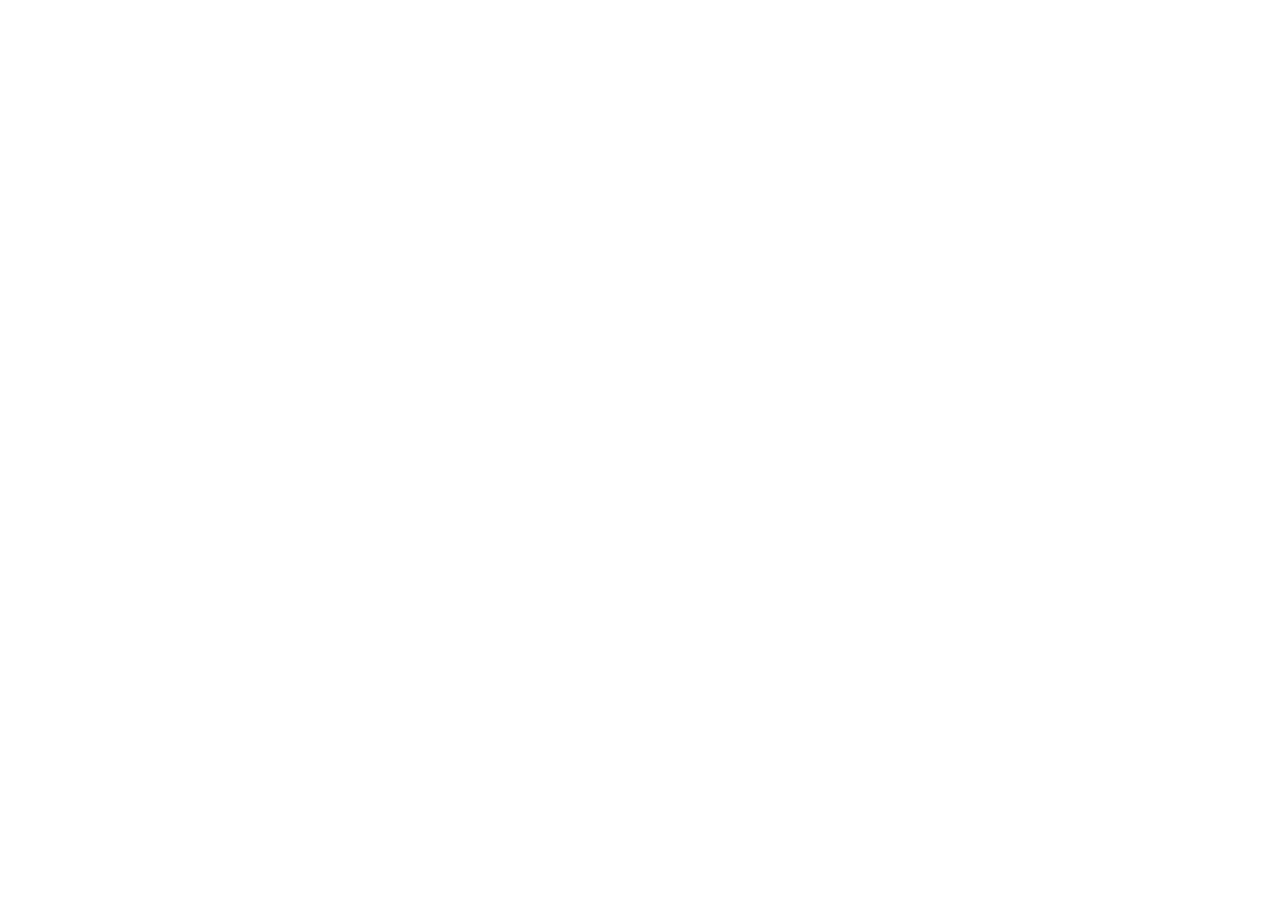
==== index.html @ e5cf4717 "Add files via upload" ====
<!DOCTYPE html>
<html lang="en">
<head>
  <meta charset="UTF-8">
  <meta name="viewport" content="width=device-width, initial-scale=1, viewport-fit=cover">
  <style>html.i18n-loading body{visibility:hidden}</style>
<script>
(function(){var d=document.documentElement,l='fa';
try{l=localStorage.getItem('site-lang')||'fa'}catch(e){}
d.lang=l;d.dir=l==='fa'?'rtl':'ltr';d.classList.add('i18n-loading');
setTimeout(function(){d.classList.remove('i18n-loading')},1500);})();
</script>
  <title>Kimia Gallery — Coffee House in Tehran</title>
  <meta name="description" content="Kimia Gallery is a coffee house in Tehran serving fresh coffee, sandwiches, cakes and drinks in a calm, art-filled space.">
  <meta name="theme-color" content="#0c0d12">
  <meta name="author" content="Kimia Gallery">
  <link rel="icon" href="imgs/logo/favicon.ico" sizes="any">
  <link rel="apple-touch-icon" href="imgs/logo/apple-touch-icon.png">
  <link rel="preload" as="image" href="imgs/gallery-hero.png" fetchpriority="high">

  <link rel="preconnect" href="https://fonts.googleapis.com">
  <link rel="preconnect" href="https://fonts.gstatic.com" crossorigin>
  <link href="https://fonts.googleapis.com/css2?family=Instrument+Serif:ital@1&family=Fraunces:opsz,wght@9..144,300..600&family=Karla:wght@300;400;500;600&family=Vazirmatn:wght@300;400;500;600&display=swap" rel="stylesheet">
  <link rel="stylesheet" href="css/index.css">
</head>
<body>

  <!-- Soft glowing background shapes (the glass blurs these) -->
  <div class="bg" aria-hidden="true">
    <div class="bg-photo"></div>
    <span class="orb orb-1"></span>
    <span class="orb orb-2"></span>
    <span class="orb orb-3"></span>
  </div>

  <button class="lang-btn" id="langBtn" type="button" data-no-i18n aria-label="Switch language">EN</button>
  <!-- Hamburger button -->
  <button class="burger" id="burger" aria-label="Open navigation" aria-expanded="false" aria-controls="drawer">
    <span></span><span></span><span></span>
  </button>

  <!-- Hamburger drawer: menu links -->
  <div class="scrim" id="scrim"></div>
  <nav class="drawer glass" id="drawer" aria-label="Main navigation" aria-hidden="true">
    <ul>
      <li><a href="pages/menu.html#coffee">Coffee's</a></li>
      <li><a href="pages/menu.html#mains">Main courses</a></li>
      <li><a href="pages/menu.html#desserts">Desserts</a></li>
      <li><a href="pages/menu.html#drinks">Drinks</a></li>
      <li><a href="pages/menu.html#reservations">Reservations</a></li>
    </ul>
  </nav>

  <main class="page">

    <!-- Top: title -->
    <header class="title glass">
      <p class="eyebrow">Coffee house · Tehran</p>
      <h1 data-no-i18n>
        <span class="mark-name">Kimia</span>
        <svg class="mark-flourish" viewBox="0 0 240 16" aria-hidden="true" focusable="false"><path d="M3 12C44 5 83 4 120 8c37 4 76 4 117-4"/></svg>
        <span class="mark-sub">Gallery</span>
      </h1>
      <p class="est">Good taste, fresh coffee</p>

      <div class="hero-actions">
        <a class="cta hero-cta" href="pages/menu.html">View the menu</a>
      </div>
    </header>

    <!-- Middle: featured interior -->
    <figure class="feature glass">
      <div class="feature-frame">
        <img src="imgs/gallery-hero.png" alt="Kimia Gallery interior" width="1536" height="1024" fetchpriority="high" decoding="async">
      </div>
      <figcaption class="feature-caption">
        <span class="kicker">Welcome</span>
        <span class="cap-text">Moments worth enjoying.</span>
      </figcaption>
    </figure>

    <!-- Gallery reel: replace each img src with your own photos -->
    <section class="reel glass" id="gallery" role="region" aria-roledescription="carousel" aria-label="Photo gallery">
      <div class="reel-frame">
        <div class="reel-track" id="reelTrack" tabindex="0">
          <figure class="reel-slide is-active">
            <img src="imgs/DSC02006.jpg" alt="Kimia Gallery" width="1536" height="1024" loading="lazy" decoding="async">
          </figure>
          <figure class="reel-slide">
            <img src="imgs/full cafee.jpg" alt="Kimia Gallery" width="1536" height="1024" loading="lazy" decoding="async">
          </figure>
          <figure class="reel-slide">
            <img src="imgs/outside veiw.jpg" alt="Kimia Gallery" width="1536" height="1024" loading="lazy" decoding="async">
          </figure>
          <figure class="reel-slide">
            <img src="imgs/DSC02038.jpg" alt="Kimia Gallery" width="1536" height="1024" loading="lazy" decoding="async">
          </figure>
          <figure class="reel-slide">
            <img src="imgs/DSC02037.jpg" alt="Kimia Gallery" width="1536" height="1024" loading="lazy" decoding="async">
          </figure>
        </div>
      </div>
      <div class="reel-bar">
        <span class="reel-count" data-no-i18n aria-hidden="true"><b id="reelNow">01</b><i id="reelTotal">05</i></span>
        <div class="reel-dots">
          <button class="reel-dot is-active" type="button" aria-label="Photo 1" aria-current="true"></button>
          <button class="reel-dot" type="button" aria-label="Photo 2"></button>
          <button class="reel-dot" type="button" aria-label="Photo 3"></button>
          <button class="reel-dot" type="button" aria-label="Photo 4"></button>
          <button class="reel-dot" type="button" aria-label="Photo 5"></button>
        </div>
        <div class="reel-nav">
          <button class="reel-btn" id="reelPrev" type="button" aria-label="Previous photo">
            <svg viewBox="0 0 24 24" aria-hidden="true" focusable="false"><path d="M14.5 5.5 8 12l6.5 6.5"/></svg>
          </button>
          <button class="reel-btn" id="reelNext" type="button" aria-label="Next photo">
            <svg viewBox="0 0 24 24" aria-hidden="true" focusable="false"><path d="M9.5 5.5 16 12l-6.5 6.5"/></svg>
          </button>
        </div>
      </div>
    </section>

    <!-- Secondary link -->
    <a class="reserve-link" href="pages/menu.html#reservations">Reserve a table</a>

    <footer class="site-foot">
      <p>Iran - Tehran - Vanak · Open every day, 12:00 – 23:00</p>
    </footer>

  </main>

  <script src="js/app.js"></script>
  <script src="js/lang.js"></script>
  <script src="js/gallery.js"></script>
</body>
</html>
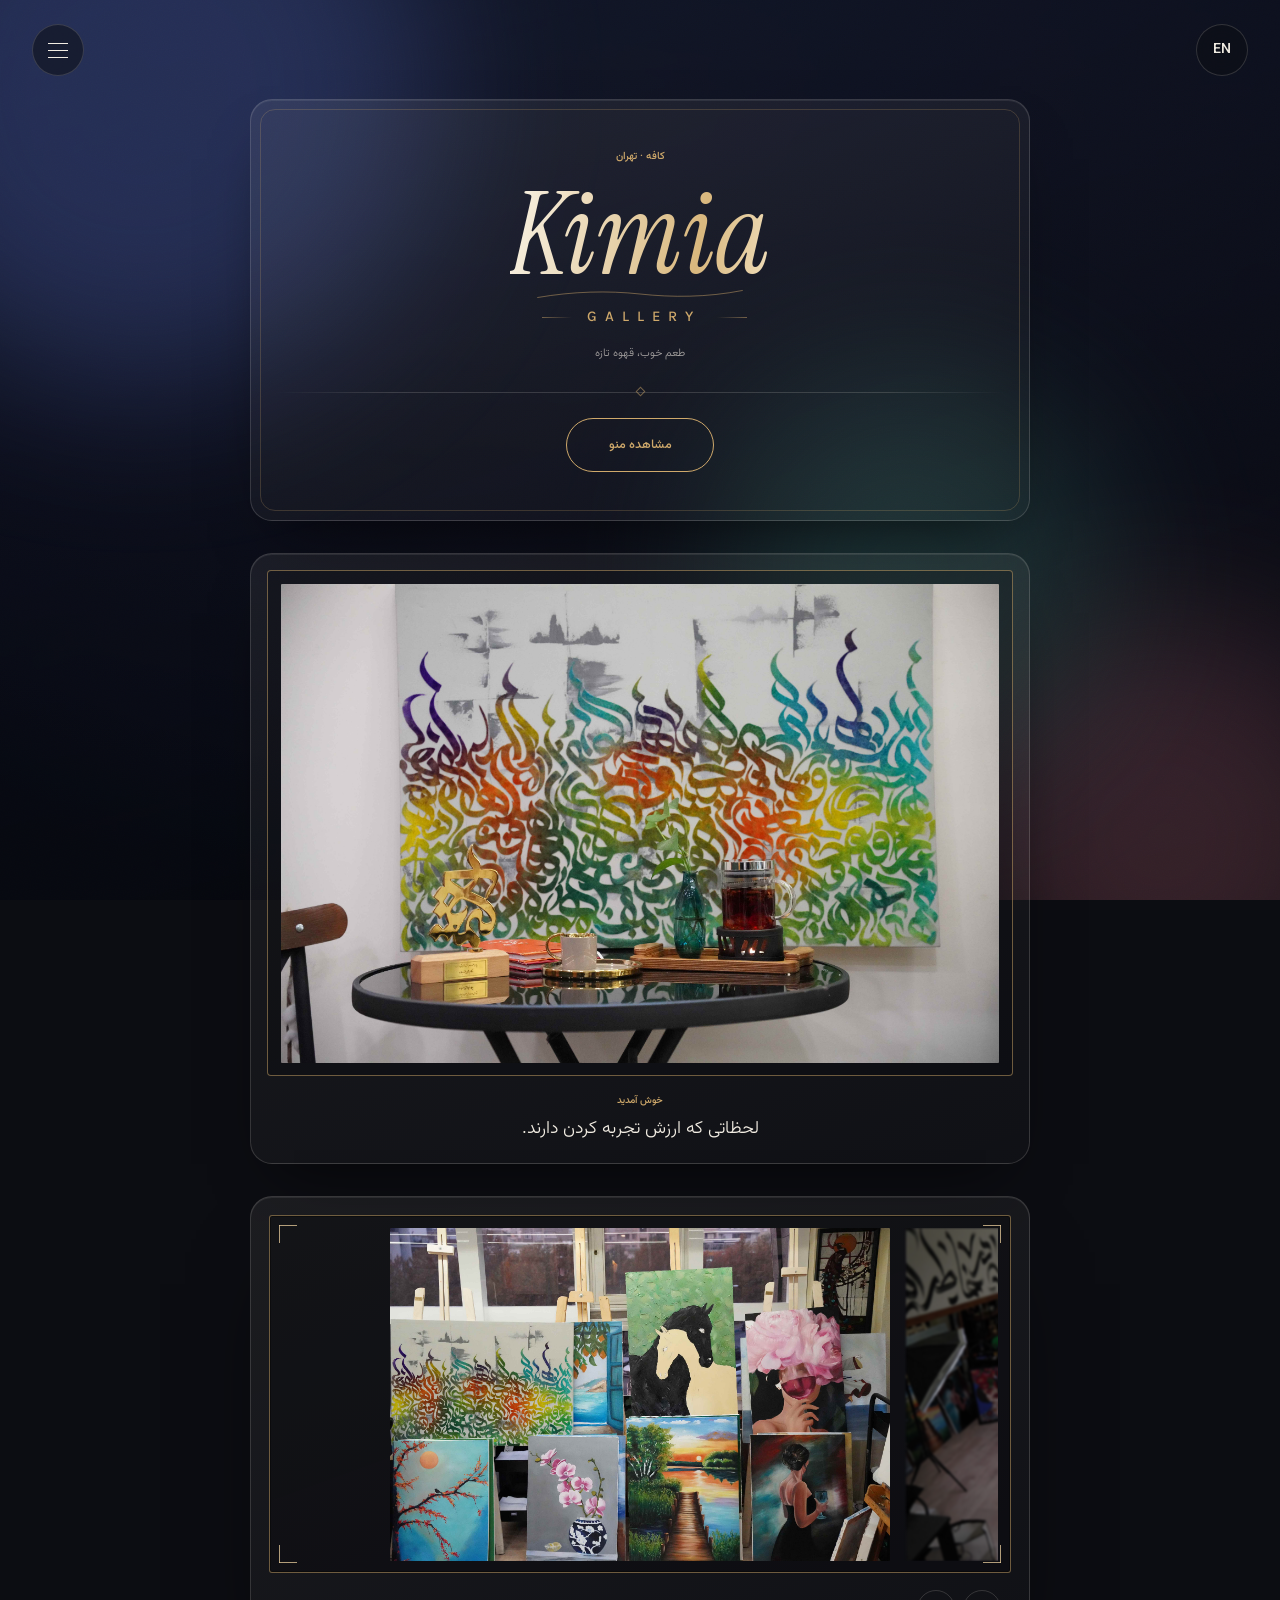
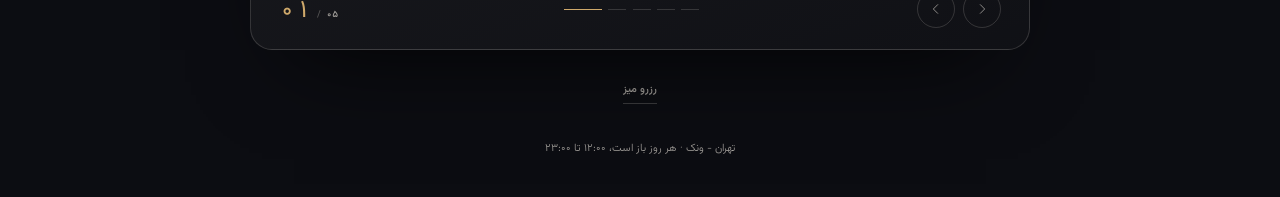
==== commit 92b3c075: "Update index.html" ====
--- a/index.html
+++ b/index.html
@@ -71,7 +71,7 @@
     <!-- Middle: featured interior -->
     <figure class="feature glass">
       <div class="feature-frame">
-        <img src="imgs/gallery-hero.png" alt="Kimia Gallery interior" width="1536" height="1024" fetchpriority="high" decoding="async">
+        <img src="imgs/gallery-hero.jpg" alt="Kimia Gallery interior" width="1536" height="1024" fetchpriority="high" decoding="async">
       </div>
       <figcaption class="feature-caption">
         <span class="kicker">Welcome</span>
--- a/css/index.css
+++ b/css/index.css
@@ -0,0 +1,661 @@
+/* ---------- Design tokens: change the look here ---------- */
+:root {
+  --bg-deep: #0c0d12;            /* ink */
+  --bg-mid: #171922;
+  --glow-1: #3b4a86;             /* ultramarine */
+  --glow-2: #8a4f5c;             /* rosewood */
+  --glow-3: #2e5a54;             /* deep teal */
+  --ink: #f2ede3;                /* warm ivory text */
+  --ink-soft: rgba(242, 237, 227, .64);
+  --accent: #cfa96b;             /* champagne */
+  --accent-soft: rgba(207, 169, 107, .5);
+  --glass-bg: rgba(242, 237, 227, .05);
+  --glass-border: rgba(242, 237, 227, .16);
+  --radius: 22px;
+  --font-display: "Fraunces", Georgia, serif;
+  --font-body: "Karla", system-ui, sans-serif;
+}
+
+*, *::before, *::after { box-sizing: border-box; }
+html { height: 100%; }
+body {
+  margin: 0;
+  min-height: 100%;
+  font-family: var(--font-body);
+  font-weight: 300;
+  color: var(--ink);
+  background: var(--bg-deep);
+  overflow-x: hidden;
+  -webkit-font-smoothing: antialiased;
+}
+
+/* ---------- Background ---------- */
+.bg {
+  position: fixed; inset: 0; z-index: -1;
+  background: radial-gradient(120% 90% at 50% 0%, var(--bg-mid), var(--bg-deep));
+  overflow: hidden;
+}
+.bg::before {
+  content: "";
+  position: absolute; inset: 0;
+  background: radial-gradient(90% 70% at 50% 32%, transparent 80%, rgba(4, 5, 8, .6));
+}
+.bg::after {
+  content: "";
+  position: absolute; inset: 0;
+  background-image: url("data:image/svg+xml,%3Csvg xmlns='http://www.w3.org/2000/svg' width='140' height='140'%3E%3Cfilter id='n'%3E%3CfeTurbulence type='fractalNoise' baseFrequency='0.85' numOctaves='2' stitchTiles='stitch'/%3E%3C/filter%3E%3Crect width='140' height='140' filter='url(%23n)' opacity='.55'/%3E%3C/svg%3E");
+  opacity: .16;
+  mix-blend-mode: soft-light;
+  pointer-events: none;
+}
+.bg-photo {
+  position: absolute;
+  inset: -10%;
+  background: url("../imgs/outside veiw.jpg") center / cover no-repeat;
+  filter: blur(5px) brightness(.8) contrast(1.02);
+  opacity: .55;
+  pointer-events: none;
+}
+.bg-photo::before {
+  content: "";
+  position: absolute;
+  inset: 0;
+  background:
+    radial-gradient(110% 85% at 50% 18%, rgba(12, 13, 18, .1), rgba(12, 13, 18, .68) 72%),
+    linear-gradient(180deg, rgba(12, 13, 18, .5), rgba(12, 13, 18, .22));
+  mix-blend-mode: multiply;
+}
+.bg-photo::after {
+  content: "";
+  position: absolute;
+  inset: 0;
+  background: linear-gradient(165deg, #2b3557 0%, #16192a 55%, #0c0d12 100%);
+  mix-blend-mode: color;
+}
+.orb { position: absolute; border-radius: 50%; filter: blur(80px); opacity: .5; }
+.orb-1 { width: 46vmax; height: 46vmax; background: var(--glow-1); top: -16vmax; left: -12vmax; }
+.orb-2 { width: 34vmax; height: 34vmax; background: var(--glow-2); bottom: -12vmax; right: -8vmax; opacity: .34; }
+.orb-3 { width: 30vmax; height: 30vmax; background: var(--glow-3); top: 42%; left: 56%; opacity: .45; }
+
+/* ---------- Glass ---------- */
+.glass {
+  background: linear-gradient(160deg, rgba(242, 237, 227, .07), rgba(242, 237, 227, .02));
+  border: 1px solid var(--glass-border);
+  border-radius: var(--radius);
+  -webkit-backdrop-filter: blur(20px) saturate(130%);
+  backdrop-filter: blur(10px) saturate(130%);
+  box-shadow:
+    0 30px 60px -30px rgba(0, 0, 0, .7),
+    inset 0 1px 0 rgba(255, 255, 255, .08);
+}
+
+/* ---------- Layout ---------- */
+.page {
+  width: min(100%, 800px);
+  margin: 0 auto;
+  padding: clamp(5rem, 11vh, 6.5rem) 1.25rem calc(2.5rem + env(safe-area-inset-bottom, 0px));
+  display: flex;
+  flex-direction: column;
+  align-items: center;
+  gap: clamp(1.5rem, 3.5vh, 2.25rem);
+  animation: rise .9s cubic-bezier(.2, .7, .2, 1) both;
+}
+@keyframes rise { from { opacity: 0; transform: translateY(18px); } }
+
+/* ---------- Title panel ---------- */
+.title {
+  width: 100%;
+  padding: clamp(2.1rem, 6vw, 3rem) 1.5rem;
+  border-radius: var(--radius);
+  text-align: center;
+  position: relative;
+}
+.title::before {
+  content: "";
+  position: absolute; inset: 9px;
+  border: 1px solid rgba(207, 169, 107, .22);
+  border-radius: calc(var(--radius) - 7px);
+  pointer-events: none;
+}
+.eyebrow {
+  margin: 0 0 1.1rem;
+  font-size: .66rem;
+  font-weight: 500;
+  letter-spacing: .34em;
+  text-transform: uppercase;
+  color: var(--accent);
+}
+h1 {
+  margin: 0;
+  display: grid;
+  justify-items: center;
+  gap: .1rem;
+  line-height: 1;
+}
+.mark-name {
+  font-family: "Instrument Serif", var(--font-display);
+  font-style: italic;
+  font-weight: 400;
+  font-size: clamp(3.6rem, 13vw, 7.2rem);
+  letter-spacing: .005em;
+  line-height: .9;
+  color: #ecd9b4;
+}
+@supports ((-webkit-background-clip: text) or (background-clip: text)) {
+  .mark-name {
+    background: linear-gradient(100deg, #f8f2e4 0%, #d9b87e 34%, #f6eacf 52%, #c49e5f 76%, #f2e4c6 100%);
+    background-size: 220% 100%;
+    -webkit-background-clip: text;
+    background-clip: text;
+    color: transparent;
+    animation: gold-sheen 10s ease-in-out infinite;
+  }
+}
+@keyframes gold-sheen {
+  0%, 100% { background-position: 0% 50%; }
+  50% { background-position: 100% 50%; }
+}
+.mark-flourish {
+  width: clamp(130px, 34vw, 210px);
+  height: auto;
+  margin-top: -.05rem;
+  color: var(--accent-soft);
+}
+.mark-flourish path {
+  fill: none;
+  stroke: currentColor;
+  stroke-width: 1.1;
+  stroke-linecap: round;
+}
+.mark-sub {
+  display: inline-flex;
+  align-items: center;
+  gap: .95rem;
+  margin-top: .45rem;
+  padding-left: .55em;
+  font-family: "Karla", var(--font-body);
+  font-weight: 500;
+  font-size: clamp(.72rem, 2.6vw, .92rem);
+  letter-spacing: .55em;
+  text-transform: uppercase;
+  color: var(--accent);
+}
+.mark-sub::before,
+.mark-sub::after {
+  content: "";
+  width: clamp(18px, 5vw, 30px);
+  height: 1px;
+  background: linear-gradient(90deg, transparent, var(--accent-soft));
+}
+.mark-sub::after { background: linear-gradient(270deg, transparent, var(--accent-soft)); }
+.est {
+  margin: 1.25rem 0 0;
+  font-size: .7rem;
+  letter-spacing: .2em;
+  text-transform: uppercase;
+  color: var(--ink-soft);
+}
+
+/* ---------- Menu access inside the hero ---------- */
+.hero-actions {
+  position: relative;
+  margin-top: 1.9rem;
+  padding-top: 1.65rem;
+  display: grid;
+  justify-items: center;
+  gap: 1.15rem;
+}
+.hero-actions::before {
+  content: "";
+  position: absolute;
+  top: 0; left: 0; right: 0;
+  height: 1px;
+  background: linear-gradient(90deg, transparent, rgba(242, 237, 227, .16) 16%, rgba(242, 237, 227, .16) 84%, transparent);
+}
+.hero-actions::after {
+  content: "";
+  position: absolute;
+  top: -4px;
+  left: 50%;
+  width: 7px; height: 7px;
+  margin-left: -3.5px;
+  border: 1px solid var(--accent-soft);
+  transform: rotate(45deg);
+  pointer-events: none;
+}
+.hero-cta { padding: .82rem 2.1rem; font-size: .72rem; }
+
+.reserve-link {
+  display: inline-flex;
+  align-items: baseline;
+  gap: .5rem;
+  padding-bottom: .3rem;
+  border-bottom: 1px solid rgba(242, 237, 227, .2);
+  color: var(--ink-soft);
+  font-size: .68rem;
+  font-weight: 500;
+  letter-spacing: .18em;
+  text-transform: uppercase;
+  text-decoration: none;
+  transition: color .25s, border-color .25s;
+}
+.reserve-link:hover { color: var(--accent); border-color: var(--accent-soft); }
+.reserve-link:focus-visible { outline: 2px solid var(--accent); outline-offset: 4px; }
+
+/* ---------- Featured artwork ---------- */
+.feature {
+  width: 100%;
+  margin: 0;
+  padding: 1rem 1rem 1.3rem;
+}
+.feature-frame {
+  padding: .8rem;
+  border: 1px solid var(--accent-soft);
+  border-radius: 4px;
+  background: rgba(4, 5, 8, .25);
+}
+.feature-frame img {
+  display: block;
+  width: 100%;
+  height: auto;
+  aspect-ratio: 3 / 2;
+  object-fit: cover;
+  border-radius: 1px;
+}
+.feature-caption {
+  margin: 1.05rem .25rem 0;
+  display: flex;
+  flex-direction: column;
+  align-items: center;
+  gap: .4rem;
+  text-align: center;
+}
+.feature-caption .kicker {
+  font-size: .62rem;
+  font-weight: 500;
+  letter-spacing: .3em;
+  text-transform: uppercase;
+  color: var(--accent);
+}
+.feature-caption .cap-text {
+  font-family: var(--font-display);
+  font-size: clamp(.98rem, 3vw, 1.12rem);
+  color: var(--ink);
+}
+
+/* ---------- Gallery reel ---------- */
+.reel {
+  --reel-peek: 72%;
+  --reel-dwell: 6.5s;
+  position: relative;
+  width: 100%;
+  margin: 0;
+  padding: clamp(.8rem, 1.8vw, 1.15rem);
+  border-radius: var(--radius);
+  box-shadow:
+    0 44px 90px -44px rgba(0, 0, 0, .85),
+    inset 0 1px 0 rgba(255, 255, 255, .08);
+}
+.reel-frame {
+  position: relative;
+  padding: clamp(.5rem, 1.2vw, .72rem);
+  border: 1px solid var(--accent-soft);
+  background: rgba(4, 5, 8, .3);
+  border-radius: 3px;
+  box-shadow: inset 0 0 0 1px rgba(0, 0, 0, .35);
+}
+.reel-frame::before {
+  content: "";
+  position: absolute;
+  inset: 9px;
+  z-index: 3;
+  pointer-events: none;
+  --bracket: rgba(233, 205, 156, .75);
+  background:
+    linear-gradient(var(--bracket), var(--bracket)) left top / 18px 1px no-repeat,
+    linear-gradient(var(--bracket), var(--bracket)) left top / 1px 18px no-repeat,
+    linear-gradient(var(--bracket), var(--bracket)) right top / 18px 1px no-repeat,
+    linear-gradient(var(--bracket), var(--bracket)) right top / 1px 18px no-repeat,
+    linear-gradient(var(--bracket), var(--bracket)) left bottom / 18px 1px no-repeat,
+    linear-gradient(var(--bracket), var(--bracket)) left bottom / 1px 18px no-repeat,
+    linear-gradient(var(--bracket), var(--bracket)) right bottom / 18px 1px no-repeat,
+    linear-gradient(var(--bracket), var(--bracket)) right bottom / 1px 18px no-repeat;
+}
+.reel-track {
+  position: relative;
+  display: flex;
+  overflow-x: auto;
+  scroll-snap-type: x mandatory;
+  scroll-behavior: smooth;
+  scrollbar-width: none;
+  direction: ltr;
+}
+.reel-track::before,
+.reel-track::after {
+  content: "";
+  flex: 0 0 calc((100% - var(--reel-peek)) / 2);
+}
+.reel-track::-webkit-scrollbar { display: none; }
+.reel-track:focus-visible { outline: 2px solid var(--accent); outline-offset: 3px; }
+.reel-slide {
+  position: relative;
+  flex: 0 0 var(--reel-peek);
+  margin: 0;
+  padding-inline: clamp(.28rem, .9vw, .5rem);
+  overflow: hidden;
+  scroll-snap-align: center;
+  scroll-snap-stop: always;
+  opacity: .5;
+  transform: scale(.93);
+  transition: opacity .7s ease, transform .9s cubic-bezier(.2, .7, .2, 1);
+}
+.reel-slide.is-active { opacity: 1; transform: scale(1); }
+.reel-slide::after {
+  content: "";
+  position: absolute;
+  inset: 0;
+  pointer-events: none;
+  background: linear-gradient(105deg, transparent 42%, rgba(255, 255, 255, .16) 50%, transparent 58%);
+  transform: translateX(-140%);
+}
+.reel-slide.is-active::after { animation: reel-sheen 1.6s cubic-bezier(.3, .5, .2, 1) .15s 1; }
+@keyframes reel-sheen { to { transform: translateX(140%); } }
+.reel-slide img {
+  display: block;
+  width: 100%;
+  height: auto;
+  aspect-ratio: 3 / 2;
+  object-fit: cover;
+  border-radius: 1px;
+  filter: brightness(.7) saturate(.9) blur(1px);
+  transition: filter .8s ease;
+}
+.reel-slide.is-active img { filter: none; }
+.reel.is-running .reel-slide.is-active img {
+  animation: reel-drift var(--reel-dwell) cubic-bezier(.2, .6, .2, 1) both;
+}
+@keyframes reel-drift { from { transform: scale(1.03); } to { transform: scale(1); } }
+
+.reel-bar {
+  direction: ltr;
+  display: flex;
+  align-items: center;
+  gap: 1.1rem;
+  padding: 1.05rem .6rem .15rem;
+}
+.reel-count {
+  direction: ltr;
+  unicode-bidi: isolate;
+  display: flex;
+  align-items: baseline;
+  gap: .4rem;
+  min-width: 4.2em;
+  font-variant-numeric: tabular-nums;
+}
+.reel-count b {
+  font-family: "Instrument Serif", var(--font-display);
+  font-style: italic;
+  font-weight: 400;
+  font-size: 1.55rem;
+  line-height: 1;
+  color: var(--accent);
+}
+.reel-count i {
+  font-style: normal;
+  font-size: .6rem;
+  font-weight: 500;
+  letter-spacing: .22em;
+  color: var(--ink-soft);
+}
+.reel-count i::before { content: "/"; margin-right: .45em; opacity: .45; }
+.reel-dots {
+  flex: 1;
+  display: flex;
+  align-items: center;
+  justify-content: center;
+  gap: .4rem;
+}
+.reel-dot {
+  position: relative;
+  width: 18px;
+  height: 26px;
+  padding: 0;
+  border: 0;
+  background: none;
+  cursor: pointer;
+  -webkit-tap-highlight-color: transparent;
+  transition: width .45s cubic-bezier(.2, .7, .2, 1);
+}
+.reel-dot.is-active { width: 38px; }
+.reel-dot::before,
+.reel-dot::after {
+  content: "";
+  position: absolute;
+  left: 0; right: 0; top: 50%;
+  height: 1px;
+  transform-origin: left center;
+}
+.reel-dot::before { background: rgba(242, 237, 227, .16); transition: background .3s; }
+.reel-dot::after { background: var(--accent); transform: scaleX(0); }
+.reel-dot:hover::before { background: var(--accent-soft); }
+.reel-dot.is-active::before { background: rgba(207, 169, 107, .24); }
+.reel-dot.is-active::after { transform: scaleX(1); }
+.reel.is-running .reel-dot.is-active::after {
+  animation: reel-progress var(--reel-dwell) linear both;
+}
+.reel:hover .reel-dot.is-active::after,
+.reel:hover .reel-slide.is-active img {
+  animation-play-state: paused;
+}
+@media (hover: none), (pointer: coarse) {
+  .reel:hover .reel-dot.is-active::after,
+  .reel:hover .reel-slide.is-active img { animation-play-state: running; }
+}
+.reel.is-paused .reel-dot.is-active::after,
+.reel.is-paused .reel-slide.is-active img { animation-play-state: paused; }
+.reel:has(:focus-visible) .reel-dot.is-active::after,
+.reel:has(:focus-visible) .reel-slide.is-active img { animation-play-state: paused; }
+@keyframes reel-progress { from { transform: scaleX(0); } to { transform: scaleX(1); } }
+.reel-dot:focus-visible { outline: 2px solid var(--accent); outline-offset: 2px; }
+.reel-nav { display: flex; gap: .5rem; }
+.reel-btn {
+  width: 38px;
+  height: 38px;
+  display: grid;
+  place-items: center;
+  padding: 0;
+  border: 1px solid rgba(242, 237, 227, .16);
+  border-radius: 50%;
+  background: transparent;
+  color: var(--ink-soft);
+  cursor: pointer;
+  transition: color .3s, border-color .3s, background .3s;
+}
+.reel-btn:hover { color: #12141b; border-color: var(--accent); background: var(--accent); }
+.reel-btn:focus-visible { outline: 2px solid var(--accent); outline-offset: 3px; }
+.reel-btn svg {
+  width: 16px;
+  height: 16px;
+  fill: none;
+  stroke: currentColor;
+  stroke-width: 1.3;
+  stroke-linecap: round;
+  stroke-linejoin: round;
+}
+@media (max-width: 560px) {
+  .reel { --reel-peek: 82%; }
+}
+@media (max-width: 420px) {
+  .reel-bar { gap: .5rem; padding-top: .9rem; }
+  .reel-count { min-width: 0; gap: .3rem; }
+  .reel-count b { font-size: 1.3rem; }
+  .reel-count i { font-size: .54rem; letter-spacing: .16em; }
+  .reel-dot { width: 14px; height: 22px; }
+  .reel-dot.is-active { width: 26px; }
+  .reel-btn { width: 34px; height: 34px; }
+}
+
+/* ---------- Button ---------- */
+.cta {
+  display: inline-block;
+  padding: 1rem 2.6rem;
+  border: 1px solid var(--accent);
+  border-radius: 999px;
+  background: transparent;
+  color: var(--accent);
+  font-size: .78rem;
+  font-weight: 500;
+  letter-spacing: .18em;
+  text-transform: uppercase;
+  text-decoration: none;
+  transition: background .3s, color .3s, transform .25s;
+}
+.cta:hover {
+  background: var(--accent);
+  color: #14151b;
+  transform: translateY(-2px);
+}
+.cta:focus-visible { outline: 2px solid var(--ink); outline-offset: 4px; }
+
+/* ---------- Footer ---------- */
+.site-foot {
+  margin-top: .25rem;
+  text-align: center;
+  color: var(--ink-soft);
+  font-size: .68rem;
+  letter-spacing: .14em;
+  text-transform: uppercase;
+}
+.site-foot p { margin: 0; }
+
+/* ---------- Hamburger ---------- */
+.burger {
+  position: fixed;
+  top: calc(1rem + env(safe-area-inset-top, 0px));
+  right: 1rem;
+  z-index: 30;
+  width: 52px; height: 52px;
+  display: grid; place-content: center; gap: 6px;
+  border-radius: 50%;
+  border: 1px solid var(--glass-border);
+  background: rgba(14, 15, 20, .55);
+  -webkit-backdrop-filter: blur(16px);
+  backdrop-filter: blur(16px);
+  cursor: pointer;
+  transition: border-color .25s;
+}
+.burger:hover { border-color: var(--accent-soft); }
+.burger span {
+  display: block; width: 20px; height: 1px;
+  background: var(--ink);
+  transition: transform .35s, opacity .25s;
+}
+.burger[aria-expanded="true"] span:nth-child(1) { transform: translateY(7px) rotate(45deg); }
+.burger[aria-expanded="true"] span:nth-child(2) { opacity: 0; }
+.burger[aria-expanded="true"] span:nth-child(3) { transform: translateY(-7px) rotate(-45deg); }
+.burger:focus-visible { outline: 2px solid var(--accent); outline-offset: 3px; }
+
+.scrim {
+  position: fixed; inset: 0; z-index: 10;
+  background: rgba(4, 5, 8, .55);
+  opacity: 0; pointer-events: none;
+  transition: opacity .35s;
+}
+.scrim.open { opacity: 1; pointer-events: auto; }
+
+.drawer {
+  position: fixed;
+  z-index: 20;
+  top: calc(4.8rem + env(safe-area-inset-top, 0px));
+  right: 1rem;
+  width: min(320px, calc(100% - 2rem));
+  padding: 1rem;
+  background: linear-gradient(165deg, rgba(25, 27, 36, .95), rgba(12, 13, 18, .95));
+  border-radius: 18px;
+  opacity: 0;
+  transform: translateY(-12px) scale(.97);
+  transform-origin: top right;
+  visibility: hidden;
+  transition: opacity .3s, transform .3s, visibility .3s;
+}
+.drawer.open { opacity: 1; transform: none; visibility: visible; }
+.drawer ul { list-style: none; margin: 0; padding: 0; counter-reset: nav; }
+.drawer li { counter-increment: nav; }
+.drawer li + li { border-top: 1px solid rgba(242, 237, 227, .1); }
+.drawer a {
+  display: flex;
+  align-items: baseline;
+  gap: .9rem;
+  padding: .95rem 1rem;
+  font-family: var(--font-display);
+  font-size: 1.32rem;
+  font-weight: 300;
+  color: var(--ink);
+  text-decoration: none;
+  border-radius: 10px;
+  transition: background .25s, color .25s;
+}
+.drawer a::before {
+  content: counter(nav, decimal-leading-zero);
+  font-family: var(--font-body);
+  font-size: .6rem;
+  font-weight: 500;
+  letter-spacing: .2em;
+  color: var(--accent);
+}
+.drawer a:hover, .drawer a:focus-visible {
+  background: rgba(207, 169, 107, .09);
+  color: var(--accent);
+  outline: none;
+}
+
+/* ---------- Language switch ---------- */
+.lang-btn {
+  position: fixed;
+  top: calc(1rem + env(safe-area-inset-top, 0px));
+  left: 1rem;
+  z-index: 30;
+  width: 52px; height: 52px;
+  border-radius: 50%;
+  border: 1px solid var(--glass-border);
+  background: rgba(14, 15, 20, .55);
+  -webkit-backdrop-filter: blur(16px);
+  backdrop-filter: blur(16px);
+  color: var(--ink);
+  font: 500 .88rem var(--font-body);
+  cursor: pointer;
+  transition: background .25s, color .25s, border-color .25s;
+}
+.lang-btn:hover { border-color: var(--accent-soft); color: var(--accent); }
+.lang-btn:focus-visible { outline: 2px solid var(--accent); outline-offset: 3px; }
+
+/* ---------- Larger screens ---------- */
+@media (min-width: 900px) {
+  .page { width: 820px; }
+  .burger { top: 1.5rem; right: 2rem; }
+  .drawer { top: 5.4rem; right: 2rem; }
+  .lang-btn { top: 1.5rem; left: 2rem; }
+}
+
+@media (prefers-reduced-motion: reduce) {
+  *, *::before, *::after { animation: none !important; transition: none !important; }
+}
+
+/* ---------- Persian: font, no letter-spacing (it breaks Persian letter joining) ---------- */
+html[lang="fa"] {
+  --font-display: "Vazirmatn", Tahoma, system-ui, sans-serif;
+  --font-body: "Vazirmatn", Tahoma, system-ui, sans-serif;
+}
+html[lang="fa"] * { letter-spacing: 0 !important; }
+html[lang="fa"] .mark-sub { letter-spacing: .55em !important; }
+html[lang="fa"] .reel-count b { font-style: normal; }
+
+/* ---------- Right-to-left ---------- */
+html[dir="rtl"] .burger { right: auto; left: 1rem; }
+html[dir="rtl"] .lang-btn { left: auto; right: 1rem; }
+html[dir="rtl"] .drawer { right: auto; left: 1rem; transform-origin: top left; }
+@media (min-width: 900px) {
+  html[dir="rtl"] .burger { left: 2rem; }
+  html[dir="rtl"] .lang-btn { right: 2rem; }
+  html[dir="rtl"] .drawer { left: 2rem; }
+}
